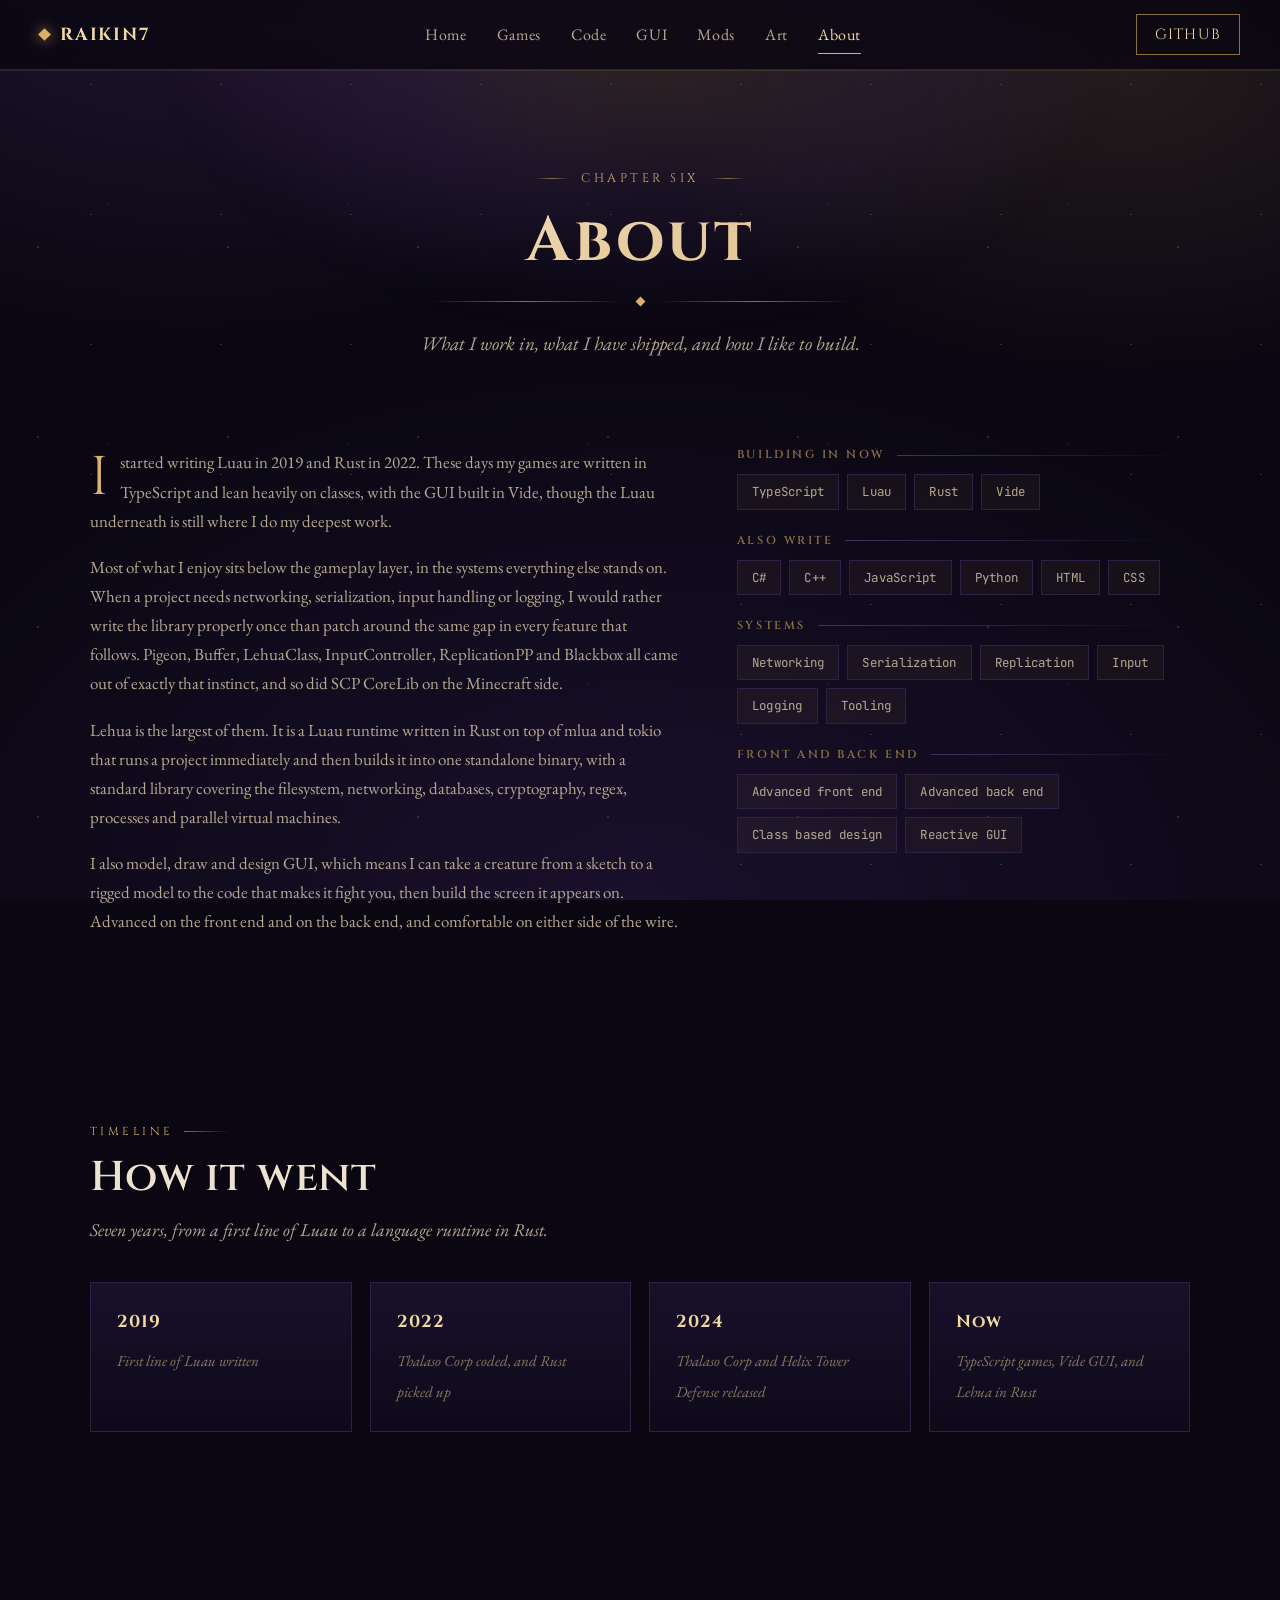
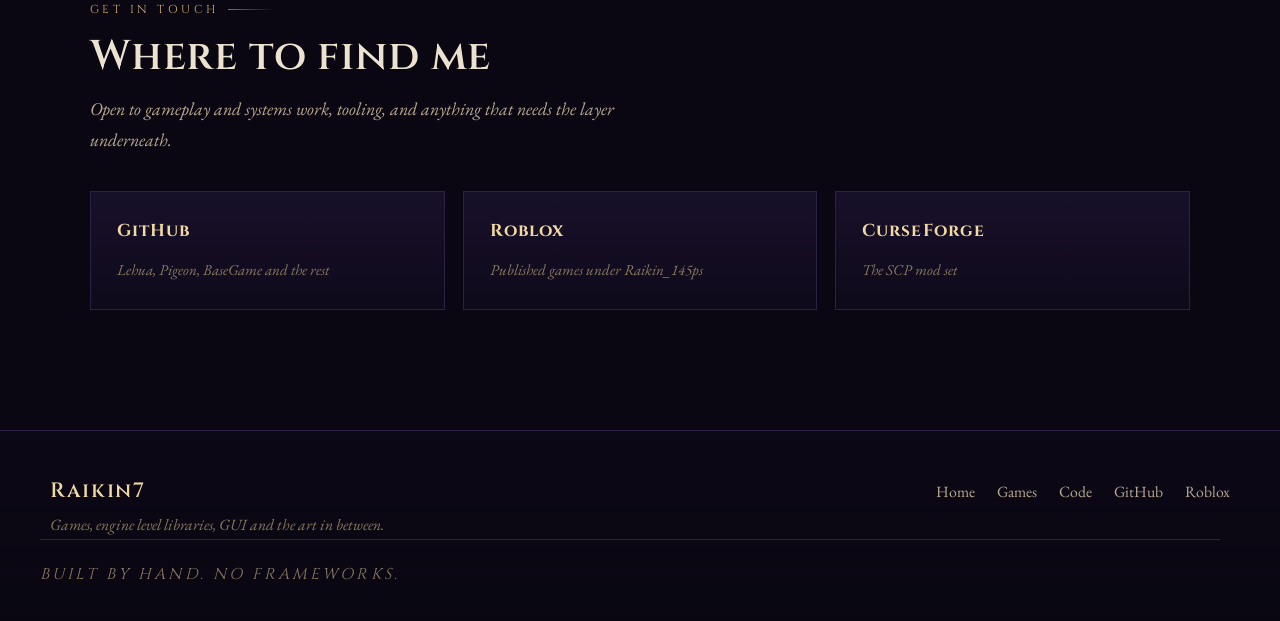
==== about.html @ da6f2321 "init" ====
<!DOCTYPE html>
<html lang="en">
<head>
<meta charset="utf-8">
<meta name="viewport" content="width=device-width, initial-scale=1">
<title>About | Raikin7's Portfolio</title>
<meta name="description" content="Raikin7 writes TypeScript, Luau and Rust, builds GUI in Vide, and has been shipping since 2019.">
<link rel="preconnect" href="https://fonts.googleapis.com">
<link rel="preconnect" href="https://fonts.gstatic.com" crossorigin>
<link href="https://fonts.googleapis.com/css2?family=Cinzel:wght@500;600;700&family=EB+Garamond:ital,wght@0,400;0,500;0,600;1,400&family=JetBrains+Mono:wght@400;500&display=swap" rel="stylesheet">
<link rel="stylesheet" href="styles.css">
</head>
<body>

<div class="grain"></div>

<header class="nav">
  <a class="nav-brand" href="index.html"><span class="nav-dot"></span>Raikin7</a>
  <nav class="nav-links">
    <a href="index.html">Home</a>
    <a href="games.html">Games</a>
    <a href="code.html">Code</a>
    <a href="gui.html">GUI</a>
    <a href="mods.html">Mods</a>
    <a href="art.html">Art</a>
    <a href="about.html">About</a>
  </nav>
  <a class="nav-cta" href="https://github.com/thekingofspace" target="_blank" rel="noopener">GitHub</a>
</header>

<main>

<div class="page-head">
  <div class="hero-glow"></div>
  <p class="eyebrow">Chapter Six</p>
  <h1>About</h1>
  <div class="rule"><i></i></div>
  <p class="lede">What I work in, what I have shipped, and how I like to build.</p>
</div>

<section class="section">
  <div class="about-grid">
    <div class="about-copy">
      <p>
        I started writing Luau in 2019 and Rust in 2022. These days my games are written in
        TypeScript and lean heavily on classes, with the GUI built in Vide, though the Luau
        underneath is still where I do my deepest work.
      </p>
      <p>
        Most of what I enjoy sits below the gameplay layer, in the systems everything else stands
        on. When a project needs networking, serialization, input handling or logging, I would
        rather write the library properly once than patch around the same gap in every feature that
        follows. Pigeon, Buffer, LehuaClass, InputController, ReplicationPP and Blackbox all came
        out of exactly that instinct, and so did SCP CoreLib on the Minecraft side.
      </p>
      <p>
        Lehua is the largest of them. It is a Luau runtime written in Rust on top of mlua and tokio
        that runs a project immediately and then builds it into one standalone binary, with a
        standard library covering the filesystem, networking, databases, cryptography, regex,
        processes and parallel virtual machines.
      </p>
      <p>
        I also model, draw and design GUI, which means I can take a creature from a sketch to a
        rigged model to the code that makes it fight you, then build the screen it appears on.
        Advanced on the front end and on the back end, and comfortable on either side of the wire.
      </p>
    </div>

    <div class="skills">
      <div class="skill-group">
        <h5>Building in now</h5>
        <div class="chips chips-lg"><span>TypeScript</span><span>Luau</span><span>Rust</span><span>Vide</span></div>
      </div>
      <div class="skill-group">
        <h5>Also write</h5>
        <div class="chips chips-lg"><span>C#</span><span>C++</span><span>JavaScript</span><span>Python</span><span>HTML</span><span>CSS</span></div>
      </div>
      <div class="skill-group">
        <h5>Systems</h5>
        <div class="chips chips-lg"><span>Networking</span><span>Serialization</span><span>Replication</span><span>Input</span><span>Logging</span><span>Tooling</span></div>
      </div>
      <div class="skill-group">
        <h5>Front and back end</h5>
        <div class="chips chips-lg"><span>Advanced front end</span><span>Advanced back end</span><span>Class based design</span><span>Reactive GUI</span></div>
      </div>
    </div>
  </div>
</section>

<section class="section">
  <div class="section-head">
    <span class="section-index">Timeline</span>
    <h2>How it went</h2>
    <p>Seven years, from a first line of Luau to a language runtime in Rust.</p>
  </div>

  <div class="next-up">
    <div class="next-card"><b>2019</b><span>First line of Luau written</span></div>
    <div class="next-card"><b>2022</b><span>Thalaso Corp coded, and Rust picked up</span></div>
    <div class="next-card"><b>2024</b><span>Thalaso Corp and Helix Tower Defense released</span></div>
    <div class="next-card"><b>Now</b><span>TypeScript games, Vide GUI, and Lehua in Rust</span></div>
  </div>
</section>

<section class="section">
  <div class="section-head">
    <span class="section-index">Get in touch</span>
    <h2>Where to find me</h2>
    <p>Open to gameplay and systems work, tooling, and anything that needs the layer underneath.</p>
  </div>
  <div class="next-up">
    <a class="next-card" href="https://github.com/thekingofspace" target="_blank" rel="noopener"><b>GitHub</b><span>Lehua, Pigeon, BaseGame and the rest</span></a>
    <a class="next-card" href="https://www.roblox.com/users/228199808/profile" target="_blank" rel="noopener"><b>Roblox</b><span>Published games under Raikin_145ps</span></a>
    <a class="next-card" href="https://www.curseforge.com/minecraft/mc-mods/scp-corelib" target="_blank" rel="noopener"><b>CurseForge</b><span>The SCP mod set</span></a>
  </div>
</section>

</main>

<footer class="footer">
  <div class="footer-inner">
    <div>
      <h3>Raikin7</h3>
      <p>Games, engine level libraries, GUI and the art in between.</p>
    </div>
    <div class="footer-links">
      <a href="index.html">Home</a>
      <a href="games.html">Games</a>
      <a href="code.html">Code</a>
      <a href="https://github.com/thekingofspace" target="_blank" rel="noopener">GitHub</a>
      <a href="https://www.roblox.com/users/228199808/profile" target="_blank" rel="noopener">Roblox</a>
    </div>
  </div>
  <p class="footer-note">Built by hand. No frameworks.</p>
</footer>

<script src="main.js"></script>
</body>
</html>
---- styles.css ----
:root {
  --bg: #0a0712;
  --bg-2: #100a1c;
  --panel: #171029;
  --panel-2: #1e1534;
  --line: #2e2145;
  --line-2: #44315f;
  --gold: #d8b26a;
  --gold-soft: #f0d9a3;
  --gold-dim: #8a6f3f;
  --arcane: #9b7bd4;
  --text: #ece2d0;
  --text-2: #b6a891;
  --text-3: #86795f;
  --ember: #d9743f;
  --radius: 4px;
  --radius-lg: 8px;
  --max: 1180px;
  --font-display: "Cinzel", Georgia, serif;
  --font-body: "EB Garamond", Georgia, serif;
  --font-mono: "JetBrains Mono", Consolas, monospace;
}

* { box-sizing: border-box; }

html { scroll-behavior: smooth; }

body {
  margin: 0;
  color: var(--text);
  font-family: var(--font-body);
  font-size: 18px;
  line-height: 1.72;
  -webkit-font-smoothing: antialiased;
  overflow-x: hidden;
  background-color: var(--bg);
  background-image:
    radial-gradient(ellipse 900px 600px at 15% -5%, rgba(150, 96, 200, 0.16), transparent 65%),
    radial-gradient(ellipse 800px 500px at 88% 8%, rgba(216, 178, 106, 0.12), transparent 62%),
    radial-gradient(ellipse 1200px 800px at 50% 100%, rgba(64, 40, 110, 0.28), transparent 70%);
  background-attachment: fixed;
}

img { max-width: 100%; display: block; }

a { color: inherit; text-decoration: none; }

h1, h2, h3, h4, h5 {
  font-family: var(--font-display);
  line-height: 1.2;
  margin: 0;
  letter-spacing: 0.02em;
  font-weight: 600;
}

p { margin: 0 0 1em; }

.grain {
  position: fixed;
  inset: 0;
  pointer-events: none;
  z-index: 1;
  opacity: 0.5;
  background-image:
    radial-gradient(circle at 20% 30%, rgba(240, 217, 163, 0.5) 0.6px, transparent 0.9px),
    radial-gradient(circle at 70% 65%, rgba(240, 217, 163, 0.35) 0.5px, transparent 0.8px),
    radial-gradient(circle at 45% 85%, rgba(200, 170, 255, 0.4) 0.5px, transparent 0.8px);
  background-size: 190px 190px, 130px 130px, 240px 240px;
}

.nav {
  position: sticky;
  top: 0;
  z-index: 50;
  display: flex;
  align-items: center;
  justify-content: space-between;
  gap: 20px;
  padding: 14px clamp(18px, 4vw, 40px);
  background: rgba(10, 7, 18, 0.82);
  backdrop-filter: blur(12px);
  border-bottom: 1px solid var(--line);
  box-shadow: 0 1px 0 rgba(216, 178, 106, 0.12);
}

.nav-brand {
  display: inline-flex;
  align-items: center;
  gap: 11px;
  font-family: var(--font-display);
  font-weight: 700;
  font-size: 1.1rem;
  letter-spacing: 0.1em;
  text-transform: uppercase;
  color: var(--gold-soft);
}

.nav-dot {
  width: 9px;
  height: 9px;
  background: var(--gold);
  transform: rotate(45deg);
  box-shadow: 0 0 14px rgba(216, 178, 106, 0.8);
}

.nav-links { display: flex; gap: 2px; flex-wrap: wrap; }

.nav-links a {
  position: relative;
  padding: 6px 14px;
  font-size: 1rem;
  color: var(--text-2);
  letter-spacing: 0.04em;
  transition: color 0.2s ease;
}

.nav-links a::after {
  content: "";
  position: absolute;
  left: 50%;
  right: 50%;
  bottom: 0;
  height: 1px;
  background: var(--gold);
  transition: left 0.24s ease, right 0.24s ease;
}

.nav-links a:hover { color: var(--gold-soft); }
.nav-links a:hover::after { left: 14px; right: 14px; }

.nav-links a.is-current { color: var(--gold-soft); }
.nav-links a.is-current::after { left: 14px; right: 14px; }

.nav-cta {
  padding: 7px 18px;
  border: 1px solid var(--gold-dim);
  font-size: 0.92rem;
  letter-spacing: 0.08em;
  text-transform: uppercase;
  font-family: var(--font-display);
  color: var(--gold-soft);
  transition: background 0.2s ease, border-color 0.2s ease, box-shadow 0.2s ease;
}

.nav-cta:hover {
  border-color: var(--gold);
  background: rgba(216, 178, 106, 0.1);
  box-shadow: 0 0 18px rgba(216, 178, 106, 0.18);
}

.hero {
  position: relative;
  max-width: var(--max);
  margin: 0 auto;
  padding: clamp(56px, 9vw, 108px) clamp(18px, 4vw, 40px) 60px;
  z-index: 2;
}

.hero-glow {
  position: absolute;
  top: -180px;
  left: 50%;
  transform: translateX(-50%);
  width: min(920px, 112%);
  height: 640px;
  pointer-events: none;
  background: radial-gradient(ellipse at center, rgba(216, 178, 106, 0.16), rgba(150, 96, 200, 0.1) 42%, transparent 72%);
  filter: blur(24px);
}

.hero-inner {
  position: relative;
  display: grid;
  grid-template-columns: 1.35fr 0.85fr;
  gap: clamp(24px, 5vw, 64px);
  align-items: center;
}

.eyebrow {
  display: inline-flex;
  align-items: center;
  gap: 12px;
  font-family: var(--font-display);
  font-size: 0.78rem;
  letter-spacing: 0.28em;
  text-transform: uppercase;
  color: var(--gold);
  margin-bottom: 16px;
}

.eyebrow::before,
.eyebrow::after {
  content: "";
  width: 34px;
  height: 1px;
  background: linear-gradient(to right, transparent, var(--gold-dim), transparent);
}

.hero-title {
  font-size: clamp(3.2rem, 10vw, 6rem);
  font-weight: 700;
  letter-spacing: 0.04em;
  background: linear-gradient(160deg, #fff7e6 8%, var(--gold-soft) 38%, var(--gold) 62%, #8a6f3f 100%);
  -webkit-background-clip: text;
  background-clip: text;
  color: transparent;
  margin-bottom: 8px;
  text-shadow: 0 0 60px rgba(216, 178, 106, 0.22);
}

.hero-title + .rule { margin-bottom: 24px; }

.rule {
  display: flex;
  align-items: center;
  gap: 12px;
  max-width: 420px;
  margin: 18px 0 26px;
}

.rule::before,
.rule::after {
  content: "";
  height: 1px;
  flex: 1;
  background: linear-gradient(to right, transparent, var(--gold-dim), transparent);
}

.rule i {
  width: 7px;
  height: 7px;
  background: var(--gold);
  transform: rotate(45deg);
  flex-shrink: 0;
}

.hero-lead {
  font-size: clamp(1.15rem, 2.3vw, 1.4rem);
  color: var(--text);
  max-width: 46ch;
  font-style: italic;
}

.hero-sub { color: var(--text-2); max-width: 54ch; font-size: 1.03rem; }

.hero-actions { display: flex; gap: 14px; flex-wrap: wrap; margin-top: 30px; }

.hero-art { position: relative; }

.hero-art::after {
  content: "";
  position: absolute;
  inset: 6% 4%;
  border-radius: 50%;
  background: radial-gradient(circle, rgba(216, 178, 106, 0.26), rgba(150, 96, 200, 0.14) 45%, transparent 70%);
  filter: blur(38px);
  z-index: -1;
}

.hero-art img {
  filter: drop-shadow(0 26px 54px rgba(0,0,0,0.75));
  animation: float 8s ease-in-out infinite;
}

@keyframes float {
  0%, 100% { transform: translateY(0); }
  50% { transform: translateY(-14px); }
}

.btn {
  display: inline-flex;
  align-items: center;
  gap: 8px;
  padding: 12px 28px;
  font-family: var(--font-display);
  font-weight: 600;
  font-size: 0.9rem;
  letter-spacing: 0.12em;
  text-transform: uppercase;
  border: 1px solid transparent;
  transition: transform 0.2s ease, box-shadow 0.2s ease, background 0.2s ease, border-color 0.2s ease;
}

.btn:hover { transform: translateY(-2px); }

.btn-primary {
  background: linear-gradient(180deg, var(--gold-soft), var(--gold));
  color: #241a08;
  border-color: var(--gold-soft);
  box-shadow: 0 0 0 1px rgba(216, 178, 106, 0.25), 0 10px 26px rgba(216, 178, 106, 0.16);
}

.btn-primary:hover { box-shadow: 0 0 0 1px rgba(240, 217, 163, 0.5), 0 14px 34px rgba(216, 178, 106, 0.3); }

.btn-ghost { border-color: var(--line-2); color: var(--text); }
.btn-ghost:hover { border-color: var(--gold); color: var(--gold-soft); background: rgba(216, 178, 106, 0.07); }

.btn-small {
  padding: 7px 16px;
  font-size: 0.74rem;
  border-color: var(--line-2);
  color: var(--text-2);
  white-space: nowrap;
}

.btn-small:hover { border-color: var(--gold); color: var(--gold-soft); }

.stats {
  position: relative;
  display: grid;
  grid-template-columns: repeat(auto-fit, minmax(170px, 1fr));
  gap: 1px;
  margin-top: clamp(48px, 8vw, 84px);
  background: var(--line);
  border: 1px solid var(--line-2);
  box-shadow: inset 0 0 40px rgba(0,0,0,0.5);
}

.stat {
  background: rgba(23, 16, 41, 0.86);
  padding: 24px 22px;
  display: flex;
  flex-direction: column;
  gap: 4px;
}

.stat b {
  font-family: var(--font-display);
  font-size: 1.75rem;
  font-weight: 700;
  color: var(--gold-soft);
  letter-spacing: 0.02em;
}

.stat span {
  font-size: 0.9rem;
  color: var(--text-3);
  line-height: 1.45;
  font-style: italic;
}

.page-head {
  position: relative;
  max-width: var(--max);
  margin: 0 auto;
  padding: clamp(48px, 7vw, 88px) clamp(18px, 4vw, 40px) 8px;
  z-index: 2;
  text-align: center;
}

.page-head .hero-glow { top: -280px; height: 520px; }

.page-head .eyebrow { margin-bottom: 14px; }

.page-head h1 {
  font-size: clamp(2.4rem, 6.5vw, 3.9rem);
  font-weight: 700;
  letter-spacing: 0.05em;
  background: linear-gradient(160deg, #fff7e6, var(--gold-soft) 45%, var(--gold) 100%);
  -webkit-background-clip: text;
  background-clip: text;
  color: transparent;
}

.page-head .rule { margin: 20px auto 22px; }

.page-head .lede {
  color: var(--text-2);
  font-size: clamp(1.05rem, 2vw, 1.2rem);
  max-width: 62ch;
  margin: 0 auto;
  font-style: italic;
}

.section {
  position: relative;
  max-width: var(--max);
  margin: 0 auto;
  padding: clamp(44px, 6.5vw, 80px) clamp(18px, 4vw, 40px);
  z-index: 2;
}

.section-head { margin-bottom: 36px; }

.section-index {
  display: inline-flex;
  align-items: center;
  gap: 10px;
  font-family: var(--font-display);
  font-size: 0.72rem;
  letter-spacing: 0.3em;
  text-transform: uppercase;
  color: var(--gold);
  margin-bottom: 12px;
}

.section-index::after {
  content: "";
  width: 46px;
  height: 1px;
  background: linear-gradient(to right, var(--gold-dim), transparent);
}

.section-head h2 { font-size: clamp(1.9rem, 4.2vw, 2.6rem); margin-bottom: 12px; }

.section-head p { color: var(--text-2); max-width: 64ch; margin: 0; font-style: italic; }

.sub-head {
  display: flex;
  align-items: center;
  gap: 14px;
  font-family: var(--font-display);
  font-size: 0.8rem;
  text-transform: uppercase;
  letter-spacing: 0.22em;
  color: var(--gold-dim);
  margin: 52px 0 22px;
  font-weight: 600;
}

.sub-head::after {
  content: "";
  flex: 1;
  height: 1px;
  background: linear-gradient(to right, var(--line-2), transparent);
}

.sub-head:first-of-type { margin-top: 0; }

.grid { display: grid; gap: 22px; }
.grid-2 { grid-template-columns: repeat(auto-fit, minmax(330px, 1fr)); }
.grid-3 { grid-template-columns: repeat(auto-fit, minmax(280px, 1fr)); }

.card {
  position: relative;
  display: block;
  background: linear-gradient(180deg, rgba(30, 21, 52, 0.9), rgba(16, 10, 28, 0.94));
  border: 1px solid var(--line);
  overflow: hidden;
  transition: transform 0.24s ease, border-color 0.24s ease, box-shadow 0.24s ease;
}

.card::before,
.card::after {
  content: "";
  position: absolute;
  width: 14px;
  height: 14px;
  border: 1px solid var(--gold-dim);
  opacity: 0;
  transition: opacity 0.25s ease;
  z-index: 3;
  pointer-events: none;
}

.card::before { top: 7px; left: 7px; border-right: 0; border-bottom: 0; }
.card::after { bottom: 7px; right: 7px; border-left: 0; border-top: 0; }

.card:hover {
  transform: translateY(-5px);
  border-color: var(--gold-dim);
  box-shadow: 0 24px 48px rgba(0,0,0,0.6), 0 0 32px rgba(216, 178, 106, 0.09);
}

.card:hover::before,
.card:hover::after { opacity: 1; }

.card-media { position: relative; aspect-ratio: 16 / 9; overflow: hidden; background: var(--bg-2); }

.card-media img { width: 100%; height: 100%; object-fit: cover; transition: transform 0.6s ease; }

.card:hover .card-media img { transform: scale(1.05); }

.card-media::after {
  content: "";
  position: absolute;
  inset: 0;
  background: linear-gradient(to top, rgba(16,10,28,0.95), rgba(16,10,28,0.15) 55%);
}

.card-body { padding: 22px 26px 28px; }

.card-top { display: flex; align-items: center; justify-content: space-between; gap: 12px; margin-bottom: 12px; }

.card-body h4 { font-size: 1.3rem; color: var(--gold-soft); }

.card-body p { color: var(--text-2); font-size: 1rem; }

.tag {
  flex-shrink: 0;
  font-family: var(--font-display);
  font-size: 0.66rem;
  letter-spacing: 0.14em;
  text-transform: uppercase;
  padding: 5px 11px;
  border: 1px solid var(--line-2);
  color: var(--text-3);
}

.tag-accent { color: var(--gold); border-color: var(--gold-dim); background: rgba(216, 178, 106, 0.08); }
.tag-hot { color: var(--ember); border-color: rgba(217, 116, 63, 0.45); background: rgba(217, 116, 63, 0.08); }

.meta {
  list-style: none;
  margin: 20px 0;
  padding: 16px 0 0;
  border-top: 1px solid var(--line);
  display: grid;
  gap: 6px;
  font-size: 0.94rem;
  color: var(--text-2);
}

.meta b {
  display: inline-block;
  min-width: 100px;
  color: var(--gold-dim);
  font-weight: 600;
  font-family: var(--font-display);
  font-size: 0.68rem;
  text-transform: uppercase;
  letter-spacing: 0.14em;
}

.chips { display: flex; flex-wrap: wrap; gap: 8px; }

.chips span {
  font-family: var(--font-mono);
  font-size: 0.72rem;
  padding: 4px 11px;
  background: rgba(216, 178, 106, 0.05);
  border: 1px solid var(--line);
  color: var(--text-2);
  letter-spacing: 0.02em;
}

.chips-lg span { font-size: 0.78rem; padding: 6px 14px; }

.showcase { display: grid; grid-template-columns: 258px 1fr; gap: 30px; align-items: start; }

.showcase-tabs {
  display: flex;
  flex-direction: column;
  gap: 2px;
  position: sticky;
  top: 84px;
  border-left: 1px solid var(--line);
  padding-left: 2px;
}

.tab {
  display: flex;
  flex-direction: column;
  gap: 2px;
  text-align: left;
  padding: 12px 16px;
  background: transparent;
  border: 0;
  border-left: 2px solid transparent;
  cursor: pointer;
  font-family: var(--font-body);
  color: var(--text-2);
  transition: background 0.2s ease, border-color 0.2s ease;
}

.tab b {
  font-family: var(--font-display);
  font-size: 0.95rem;
  color: var(--text);
  letter-spacing: 0.04em;
}

.tab span { font-size: 0.86rem; color: var(--text-3); line-height: 1.4; font-style: italic; }

.tab:hover { background: rgba(216, 178, 106, 0.04); }

.tab.is-active {
  background: linear-gradient(90deg, rgba(216, 178, 106, 0.1), transparent);
  border-left-color: var(--gold);
}

.tab.is-active b { color: var(--gold-soft); }

.panel { display: none; }
.panel.is-active { display: block; animation: fade 0.35s ease; }

@keyframes fade {
  from { opacity: 0; transform: translateY(8px); }
  to { opacity: 1; transform: none; }
}

.panel-head {
  display: flex;
  gap: 22px;
  justify-content: space-between;
  align-items: flex-start;
  margin-bottom: 18px;
}

.panel-head h4 {
  font-size: 1.55rem;
  margin-bottom: 12px;
  color: var(--gold-soft);
  display: flex;
  align-items: center;
  gap: 12px;
  flex-wrap: wrap;
}
.panel-head p { color: var(--text-2); font-size: 1rem; margin: 0; max-width: 60ch; }

.code-caption {
  display: flex;
  align-items: center;
  gap: 10px;
  font-family: var(--font-display);
  font-size: 0.72rem;
  letter-spacing: 0.18em;
  text-transform: uppercase;
  color: var(--gold-dim);
  margin: 26px 0 9px;
}

.code-caption::after {
  content: "";
  flex: 1;
  height: 1px;
  background: linear-gradient(to right, var(--line-2), transparent);
}

pre {
  margin: 0;
  background: rgba(7, 5, 13, 0.85);
  border: 1px solid var(--line);
  border-left: 2px solid var(--gold-dim);
  padding: 18px 22px;
  overflow-x: auto;
}

pre code {
  font-family: var(--font-mono);
  font-size: 0.8rem;
  line-height: 1.7;
  color: #c9bda8;
  white-space: pre;
  tab-size: 2;
}

.tk-c { color: #5b4f6e; font-style: italic; }
.tk-s { color: #b7d9a0; }
.tk-k { color: #d8a7d8; }
.tk-t { color: #e7c988; }
.tk-n { color: #d98f6a; }

.ui-lead {
  position: relative;
  background: linear-gradient(180deg, rgba(30, 21, 52, 0.85), rgba(16, 10, 28, 0.9));
  border: 1px solid var(--line);
  padding: 30px 32px;
  margin-bottom: 28px;
}

.ui-lead p { color: var(--text-2); max-width: 76ch; }

.ui-grid { display: grid; grid-template-columns: repeat(auto-fit, minmax(400px, 1fr)); gap: 22px; }

.gallery { columns: 3 260px; column-gap: 20px; }

.shot {
  margin: 0 0 20px;
  break-inside: avoid;
  background: linear-gradient(180deg, rgba(30, 21, 52, 0.9), rgba(16, 10, 28, 0.94));
  border: 1px solid var(--line);
  overflow: hidden;
  cursor: zoom-in;
  transition: transform 0.24s ease, border-color 0.24s ease, box-shadow 0.24s ease;
}

.shot:hover {
  transform: translateY(-4px);
  border-color: var(--gold-dim);
  box-shadow: 0 20px 44px rgba(0,0,0,0.55), 0 0 26px rgba(216, 178, 106, 0.08);
}

.shot img { width: 100%; background: #f2ece0; }

.ui-shot { margin: 0; }
.ui-shot img { background: #000; }

.shot figcaption {
  padding: 14px 18px;
  font-size: 0.92rem;
  color: var(--text-3);
  border-top: 1px solid var(--line);
  font-style: italic;
}

.shot figcaption b {
  color: var(--gold-soft);
  font-weight: 600;
  display: block;
  font-family: var(--font-display);
  font-style: normal;
  font-size: 0.95rem;
  letter-spacing: 0.03em;
  margin-bottom: 2px;
}

.mod { padding: 30px 28px 32px; }

.mod-glyph {
  position: relative;
  font-family: var(--font-display);
  font-size: 0.95rem;
  letter-spacing: 0.14em;
  width: 66px;
  height: 66px;
  display: grid;
  place-items: center;
  border: 1px solid var(--gold-dim);
  background: radial-gradient(circle at 50% 40%, rgba(216, 178, 106, 0.16), transparent 70%);
  color: var(--gold-soft);
  margin-bottom: 20px;
  transform: rotate(45deg);
}

.mod-glyph > * { transform: rotate(-45deg); }

.mod h4 { font-size: 1.2rem; margin-bottom: 12px; color: var(--gold-soft); }
.mod p { color: var(--text-2); font-size: 0.98rem; }

.link-out {
  font-family: var(--font-display);
  font-size: 0.72rem;
  letter-spacing: 0.18em;
  text-transform: uppercase;
  color: var(--gold);
}

.about-grid { display: grid; grid-template-columns: 1.3fr 1fr; gap: clamp(30px, 5vw, 58px); align-items: start; }

.about-copy p { color: var(--text-2); font-size: 1.06rem; }

.about-copy p:first-of-type::first-letter {
  float: left;
  font-family: var(--font-display);
  font-size: 3.4rem;
  line-height: 0.9;
  padding: 6px 12px 0 0;
  color: var(--gold);
}

.skills { display: grid; gap: 24px; }

.skill-group h5 {
  display: flex;
  align-items: center;
  gap: 12px;
  font-family: var(--font-display);
  font-size: 0.72rem;
  letter-spacing: 0.22em;
  text-transform: uppercase;
  color: var(--gold-dim);
  margin-bottom: 12px;
}

.skill-group h5::after {
  content: "";
  flex: 1;
  height: 1px;
  background: linear-gradient(to right, var(--line-2), transparent);
}

.next-up { display: grid; grid-template-columns: repeat(auto-fit, minmax(240px, 1fr)); gap: 18px; }

.next-card {
  position: relative;
  display: block;
  padding: 24px 26px;
  border: 1px solid var(--line);
  background: linear-gradient(180deg, rgba(30, 21, 52, 0.72), rgba(16, 10, 28, 0.86));
  transition: transform 0.22s ease, border-color 0.22s ease, box-shadow 0.22s ease;
}

.next-card:hover {
  transform: translateY(-4px);
  border-color: var(--gold-dim);
  box-shadow: 0 18px 36px rgba(0,0,0,0.5), 0 0 26px rgba(216, 178, 106, 0.08);
}

.next-card b {
  display: block;
  font-family: var(--font-display);
  font-size: 1.08rem;
  letter-spacing: 0.06em;
  color: var(--gold-soft);
  margin-bottom: 8px;
}

.next-card span { font-size: 0.95rem; color: var(--text-3); font-style: italic; }

.footer {
  position: relative;
  z-index: 2;
  border-top: 1px solid var(--line);
  margin-top: 40px;
  padding: 48px clamp(18px, 4vw, 40px) 32px;
  background: linear-gradient(180deg, rgba(16, 10, 28, 0.4), rgba(10, 7, 18, 0.9));
}

.footer-inner {
  max-width: var(--max);
  margin: 0 auto;
  display: flex;
  justify-content: space-between;
  align-items: flex-start;
  gap: 28px;
  flex-wrap: wrap;
}

.footer h3 { font-size: 1.3rem; margin-bottom: 8px; color: var(--gold-soft); letter-spacing: 0.08em; }
.footer p { color: var(--text-3); font-size: 0.98rem; margin: 0; font-style: italic; }

.footer-links { display: flex; gap: 22px; flex-wrap: wrap; }

.footer-links a {
  font-size: 0.98rem;
  color: var(--text-2);
  border-bottom: 1px solid transparent;
  transition: color 0.2s ease, border-color 0.2s ease;
}

.footer-links a:hover { color: var(--gold-soft); border-color: var(--gold-dim); }

.footer-note {
  max-width: var(--max);
  margin: 32px auto 0;
  padding-top: 22px;
  border-top: 1px solid var(--line);
  font-family: var(--font-display);
  font-size: 0.72rem;
  letter-spacing: 0.2em;
  text-transform: uppercase;
  color: var(--text-3);
}

.lightbox {
  position: fixed;
  inset: 0;
  z-index: 200;
  background: rgba(6, 4, 11, 0.95);
  backdrop-filter: blur(8px);
  display: grid;
  place-items: center;
  padding: 40px;
  cursor: zoom-out;
}

.lightbox[hidden] { display: none; }

.lightbox img {
  max-width: 100%;
  max-height: 100%;
  border: 1px solid var(--gold-dim);
  box-shadow: 0 30px 90px rgba(0,0,0,0.8), 0 0 60px rgba(216, 178, 106, 0.1);
}

.lightbox-close {
  position: absolute;
  top: 18px;
  right: 26px;
  background: none;
  border: none;
  color: var(--text-2);
  font-size: 2.6rem;
  line-height: 1;
  cursor: pointer;
  transition: color 0.2s ease;
}

.lightbox-close:hover { color: var(--gold-soft); }

.reveal { opacity: 0; transform: translateY(20px); transition: opacity 0.7s ease, transform 0.7s ease; }
.reveal.is-in { opacity: 1; transform: none; }

@media (max-width: 900px) {
  .hero-inner { grid-template-columns: 1fr; }
  .hero-art { max-width: 320px; }
  .showcase { grid-template-columns: 1fr; }
  .showcase-tabs { position: static; flex-direction: row; overflow-x: auto; border-left: 0; border-bottom: 1px solid var(--line); padding-bottom: 4px; }
  .tab { min-width: 200px; border-left: 0; border-bottom: 2px solid transparent; }
  .tab.is-active { border-left: 0; border-bottom-color: var(--gold); background: linear-gradient(180deg, rgba(216, 178, 106, 0.1), transparent); }
  .about-grid { grid-template-columns: 1fr; }
  .ui-grid { grid-template-columns: 1fr; }
}

@media (max-width: 640px) {
  body { font-size: 17px; }
  .nav { flex-wrap: wrap; gap: 10px; }
  .nav-links { order: 3; width: 100%; justify-content: flex-start; }
  .panel-head { flex-direction: column; }
  .gallery { columns: 1; }
  pre code { font-size: 0.72rem; }
}

@media (prefers-reduced-motion: reduce) {
  * { animation: none !important; transition: none !important; }
  html { scroll-behavior: auto; }
  .reveal { opacity: 1; transform: none; }
}
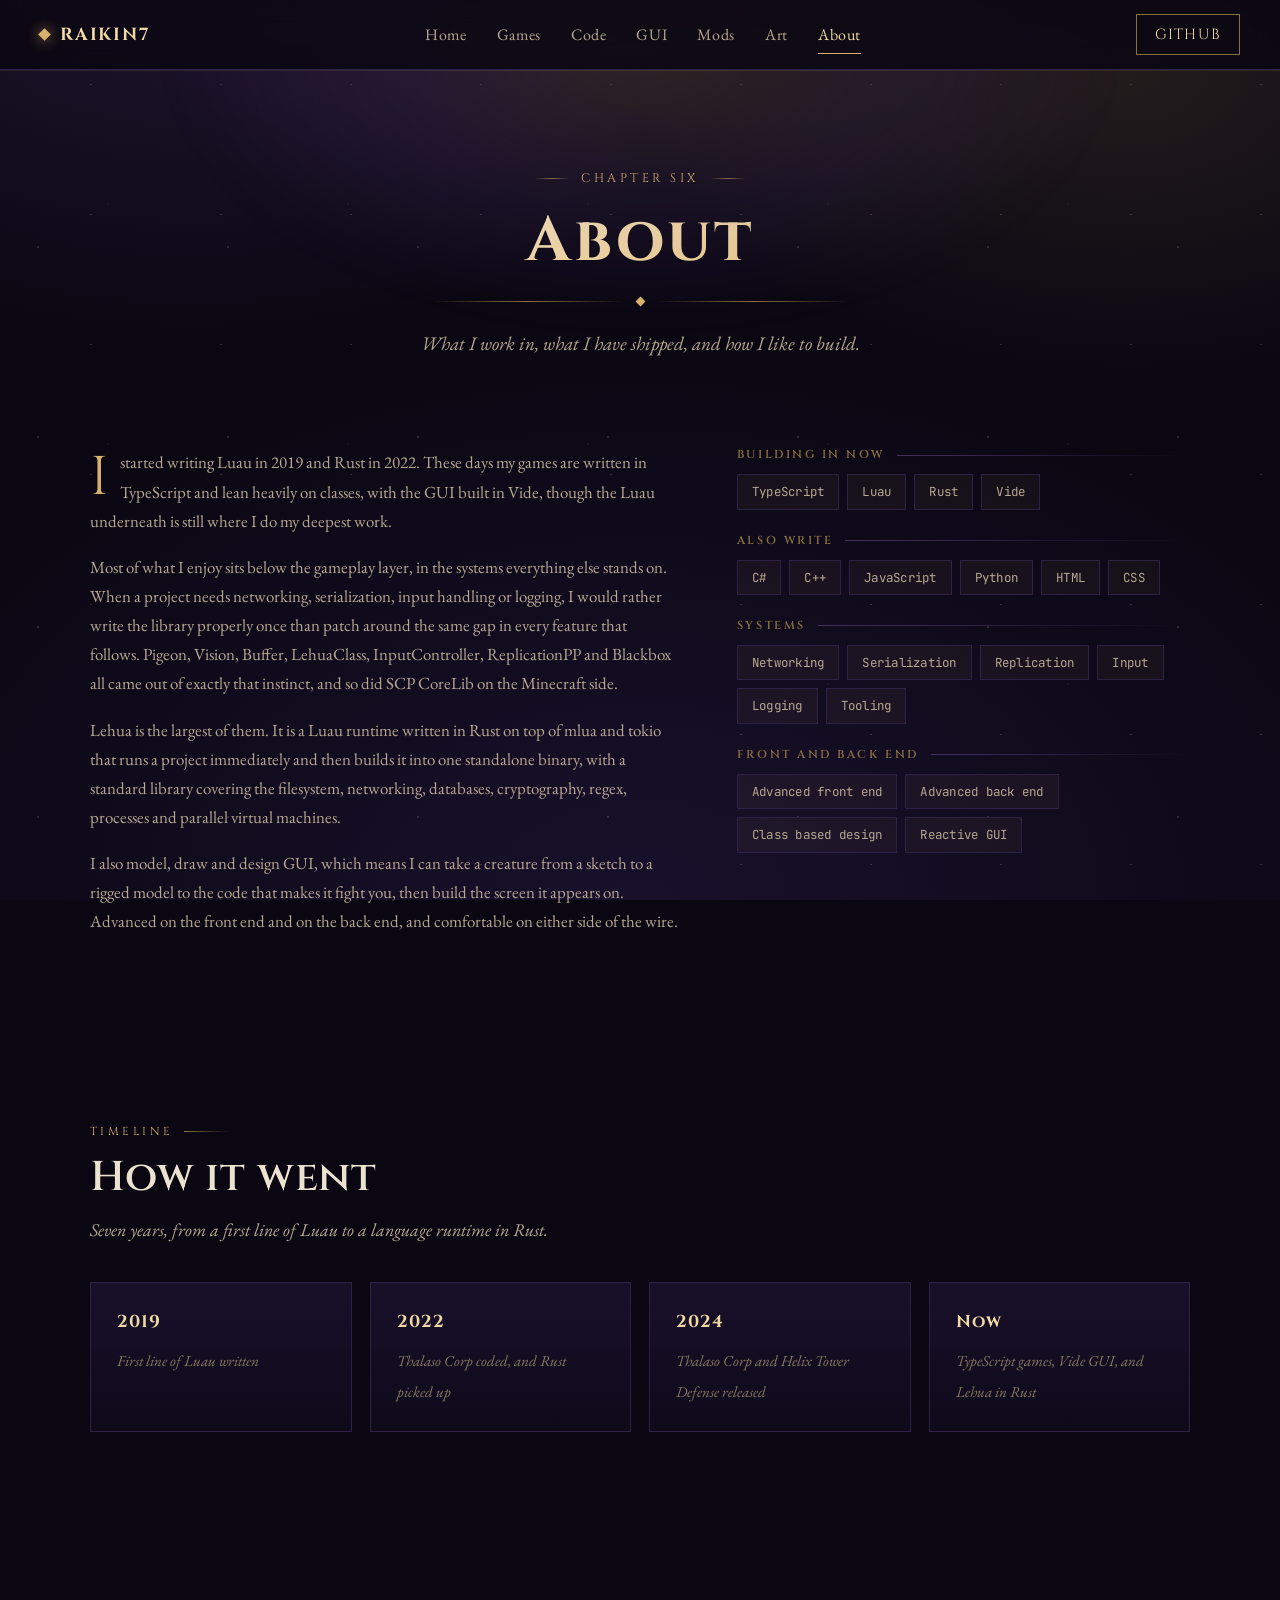
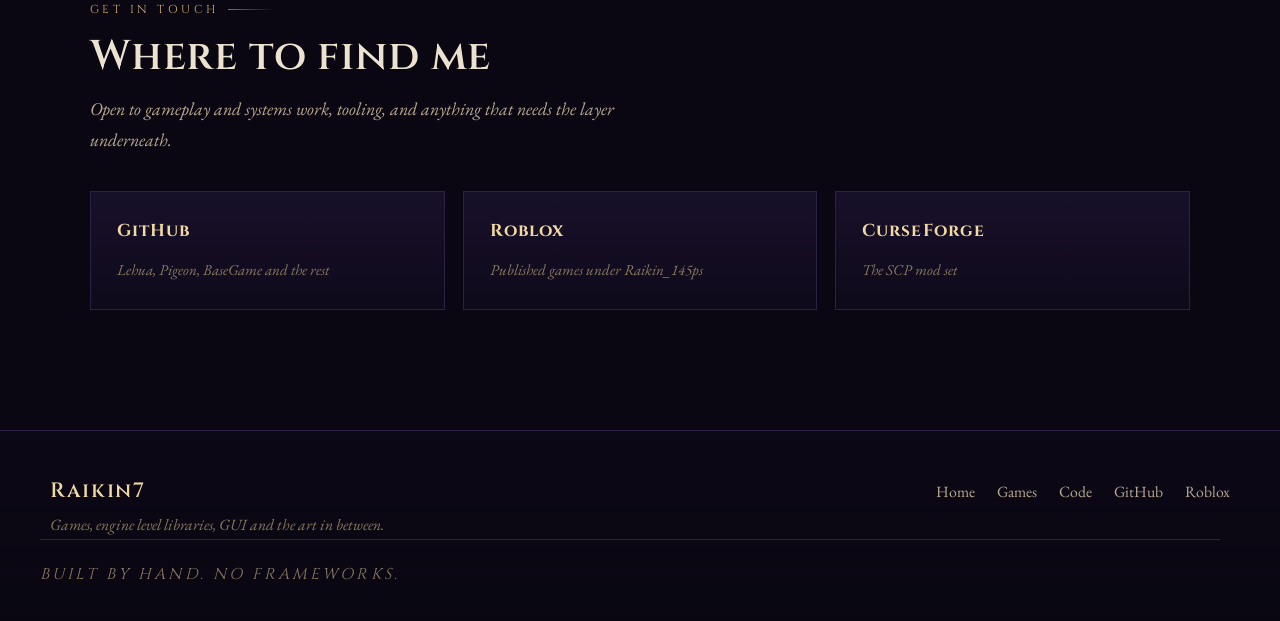
==== commit 61c1bcf4: "added vission" ====
--- a/about.html
+++ b/about.html
@@ -50,7 +50,7 @@
         Most of what I enjoy sits below the gameplay layer, in the systems everything else stands
         on. When a project needs networking, serialization, input handling or logging, I would
         rather write the library properly once than patch around the same gap in every feature that
-        follows. Pigeon, Buffer, LehuaClass, InputController, ReplicationPP and Blackbox all came
+        follows. Pigeon, Vision, Buffer, LehuaClass, InputController, ReplicationPP and Blackbox all came
         out of exactly that instinct, and so did SCP CoreLib on the Minecraft side.
       </p>
       <p>
--- a/styles.css
+++ b/styles.css
@@ -597,6 +597,13 @@
   margin-bottom: 18px;
 }
 
+.panel-actions {
+  display: flex;
+  flex-direction: column;
+  gap: 8px;
+  flex-shrink: 0;
+}
+
 .panel-head h4 {
   font-size: 1.55rem;
   margin-bottom: 12px;
@@ -898,6 +905,7 @@
   .nav { flex-wrap: wrap; gap: 10px; }
   .nav-links { order: 3; width: 100%; justify-content: flex-start; }
   .panel-head { flex-direction: column; }
+  .panel-actions { flex-direction: row; }
   .gallery { columns: 1; }
   pre code { font-size: 0.72rem; }
 }
